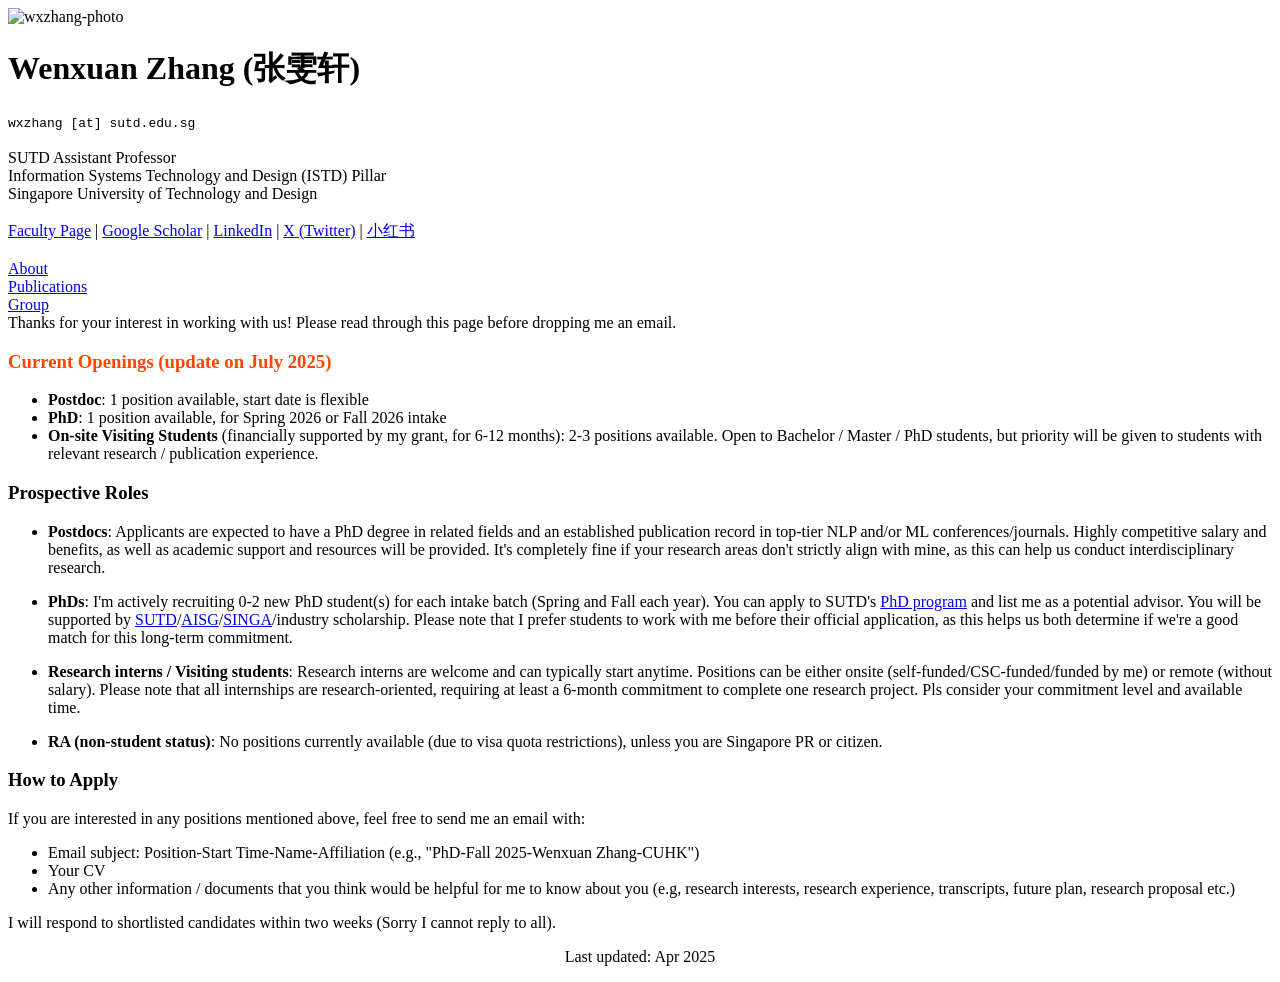
==== getinvolved.html @ e1f98baa "update" ====
<!DOCTYPE html>
<html lang="en">

<!-- 
The design of this website is based on https://nlp.stanford.edu/~johnhew/ and modified by Wenxuan Zhang (isakzhang AT gmail).
PLS ask for permission & add a link to this website before you directly copy and apply to yours 
-->

<head>
  <meta charset="UTF-8">
  <meta name="viewport" content="width=device-width, initial-scale=1.0">

  <title> Wenxuan Zhang's Homepage </title>
  <!-- link rel="icon" href="images/nlp_logo.jpg" / -->
  <meta name="author" content="Wenxuan Zhang">
  <meta name="keywords" content="Wenxuan Zhang, 张雯轩, Wenxuan Zhang CUHK, Isaac, NLP, Wenxuan Zhang Isaac">
  <meta name="robots" content="index,follow">
  <meta name="description" content="Homepage of Wenxuan Zhang">
  <link rel="stylesheet" href="./styles.css">
  <link href='https://fonts.googleapis.com/css?family=PT+Serif:400,700,400italic' rel='stylesheet' type='text/css'>
  <link rel="stylesheet" href="https://fonts.googleapis.com/icon?family=Material+Icons">

  <!-- Google tag (gtag.js) -->
  <script async src="https://www.googletagmanager.com/gtag/js?id=UA-134238626-1"></script>
  <script src="https://ajax.googleapis.com/ajax/libs/jquery/3.6.0/jquery.min.js"></script>
  <script>
    window.dataLayer = window.dataLayer || [];
    function gtag(){dataLayer.push(arguments);}
    gtag('js', new Date());
    gtag('config', 'UA-134238626-1');
  </script>

  <style>
    .hidden-content {
        display: none;
    }
  </style>
</head>

<body>
  <div class="container content"> 
  <main>
  <div class="home">

  <div class="mini-intro">
  <img class="avatar" src="img/wxzhang-2025-square.jpg" alt="wxzhang-photo">

  <h1 id="wxzhang">Wenxuan Zhang <span style="font-family:STFangsong">(张雯轩)</span></h1>
  
  <code class="language-plaintext highlighter-rouge">wxzhang [at] sutd.edu.sg</code>
  <br>
  <br>SUTD Assistant Professor
  <br>Information Systems Technology and Design (ISTD) Pillar
  <br>Singapore University of Technology and Design

  <br><br><a href="https://www.sutd.edu.sg/profile/zhang-wenxuan">Faculty Page</a> | <a href="https://scholar.google.com/citations?user=tr7MWA4AAAAJ&hl=en">Google Scholar</a> | <a href="https://www.linkedin.com/in/wenxuan-zhang-608b88153/">LinkedIn</a> | <a href="https://x.com/Wenxuan__Zhang">X (Twitter)</a> | <a href="https://www.xiaohongshu.com/user/profile/64c1d8c40000000014038c63"><span style="font-family:STFangsong">小红书</span></a>

  <br><br>
  <!-- 
  <br>Quick jumps: [<a href="#bio">Short Bio</a>] [<a href="#pub">Publications</a>] [<a href="#awards">Honors</a>] [<a href="#professional">Service</a>] [<a href="#teaching">Teaching&Talk</a>]
  -->

  <!--Navigation bar-->
  <div id="menu">
    <div>
      <a href="index.html">About</a>
    </div>
    <div>
      <a href="research.html">Publications</a>
    </div>
    <div>
      <a href="group.html">Group</a>
    </div>
    <script>
      $(function () {
        const current = window.location.pathname.split("/");
        $('#menu div a').each(function(){
          const $this = $(this);
          // if the current path is like this link, make it active
          if (current.indexOf($this.attr("href")) !== -1) {
            $this.parent().addClass("now");
          }
        })
      });
    </script>
  </div>
  <!--end of Navigation bar-->

  Thanks for your interest in working with us! Please read through this page before dropping me an email.
  

  <!--<h3><a name="bio"></a>Readme</h3>
  <button onclick="toggleText()">Here are some general information you might want to know:</button>
    
    <div id="myText" class="hidden-content">
        <ul>
    <li><strong>About Me</strong>: I obtained my PhD from The Chinese University of Hong Kong (CUHK) then joined Alibaba DAMO Academy (达摩院) Singapore with the Alistar Award (阿里星). I have both academic (e.g., analysing LLMs) and industry experience (e.g., training LLMs). A short bio is <a href="./bio.html">here</a> and you can get to know more about me from <a href="https://isakzhang.github.io/index.html">my homepage</a>.</li>
    <li><strong>About SUTD</strong>: SUTD is Singapore's fourth public university established in collaboration with MIT. Though relatively young, its NLP area ranks <strong>No. 41</strong> around the world and <strong>No.16</strong> in Asia (according to CSRanking). I also suggest you checking out where the recent (AI-related) PhD graduates are working now - it's a great indicator if you are considering the PhD program in SUTD :)</li>
    <li><strong>Research directions</strong>: My current research centers on NLP & LLMs, with some specific <a href="https://isakzhang.github.io/index.html">focus areas</a> listed on my main page. While it's great if your interests align with mine, I welcome students from diverse backgrounds working on topics they're passionate about. Feel free to discuss your vision with me.</li>
    <li><strong>Mentoring</strong>: I have mentored students from various background - those without any / with few / with rich research experience, and undergraduate / Master / PhD students. Most of the students publish papers at top conferences and journals with me, and some as their first research papers. You can check out my <a href="isakzhang.github.io/research.html">publication page</a> for details.</li>

  </ul>
    </div>  
  <br>
  -->


<h3><span style="color:orangered;">Current Openings (update on July 2025)</span></h3>
  <ul>
    <li><strong>Postdoc</strong>: 1 position available, start date is flexible
    <li><strong>PhD</strong>: 1 position available, for Spring 2026 or Fall 2026 intake
    <li><strong>On-site Visiting Students</strong> (financially supported by my grant, for 6-12 months): 2-3 positions available. Open to Bachelor / Master / PhD students, but priority will be given to students with relevant research / publication experience.
  </ul>

<h3>Prospective Roles</h3>
  <ul>
    <li><strong>Postdocs</strong>: Applicants are expected to have a PhD degree in related fields and an established publication record in top-tier NLP and/or ML conferences/journals. Highly competitive salary and benefits, as well as academic support and resources will be provided. It's completely fine if your research areas don't strictly align with mine, as this can help us conduct interdisciplinary research.</li>
    <p>
    <li><strong>PhDs</strong>: I'm actively recruiting 0-2 new PhD student(s) for each intake batch (Spring and Fall each year). You can apply to SUTD's <a href="https://www.sutd.edu.sg/programme-listing/sutd-phd-programme/">PhD program</a> and list me as a potential advisor. You will be supported by <a href="https://sutd.edu.sg/Admissions/Graduate/Scholarships">SUTD</a>/<a href="https://aisingapore.org/research/phd-fellowship-programme/">AISG</a>/<a href="https://www.a-star.edu.sg/Scholarships/for-graduate-studies/singapore-international-graduate-award-singa">SINGA</a>/industry scholarship. Please note that I prefer students to work with me before their official application, as this helps us both determine if we're a good match for this long-term commitment.</li>
    <p>
    <li><strong>Research interns / Visiting students</strong>: Research interns are welcome and can typically start anytime. Positions can be either onsite (self-funded/CSC-funded/funded by me) or remote (without salary). Please note that all internships are research-oriented, requiring at least a 6-month commitment to complete one research project. Pls consider your commitment level and available time.</li>
    <p>
    <li><strong>RA (non-student status)</strong>: No positions currently available (due to visa quota restrictions), unless you are Singapore PR or citizen.</li>
  </ul>


  <h3></a>How to Apply</h3>
  If you are interested in any positions mentioned above, feel free to send me an email with:
  <br>
  <ul>
    <li>Email subject: Position-Start Time-Name-Affiliation (e.g., "PhD-Fall 2025-Wenxuan Zhang-CUHK")</li>
    <li> Your CV </li>
    <li> Any other information / documents that you think would be helpful for me to know about you (e.g, research interests, research experience, transcripts, future plan, research proposal etc.)
  </ul>

  I will respond to shortlisted candidates within two weeks (Sorry I cannot reply to all).
</div>


<div id='footer'>
  <p style="text-align:center;">Last updated: Apr 2025</p>
</div>

</body>

</html>
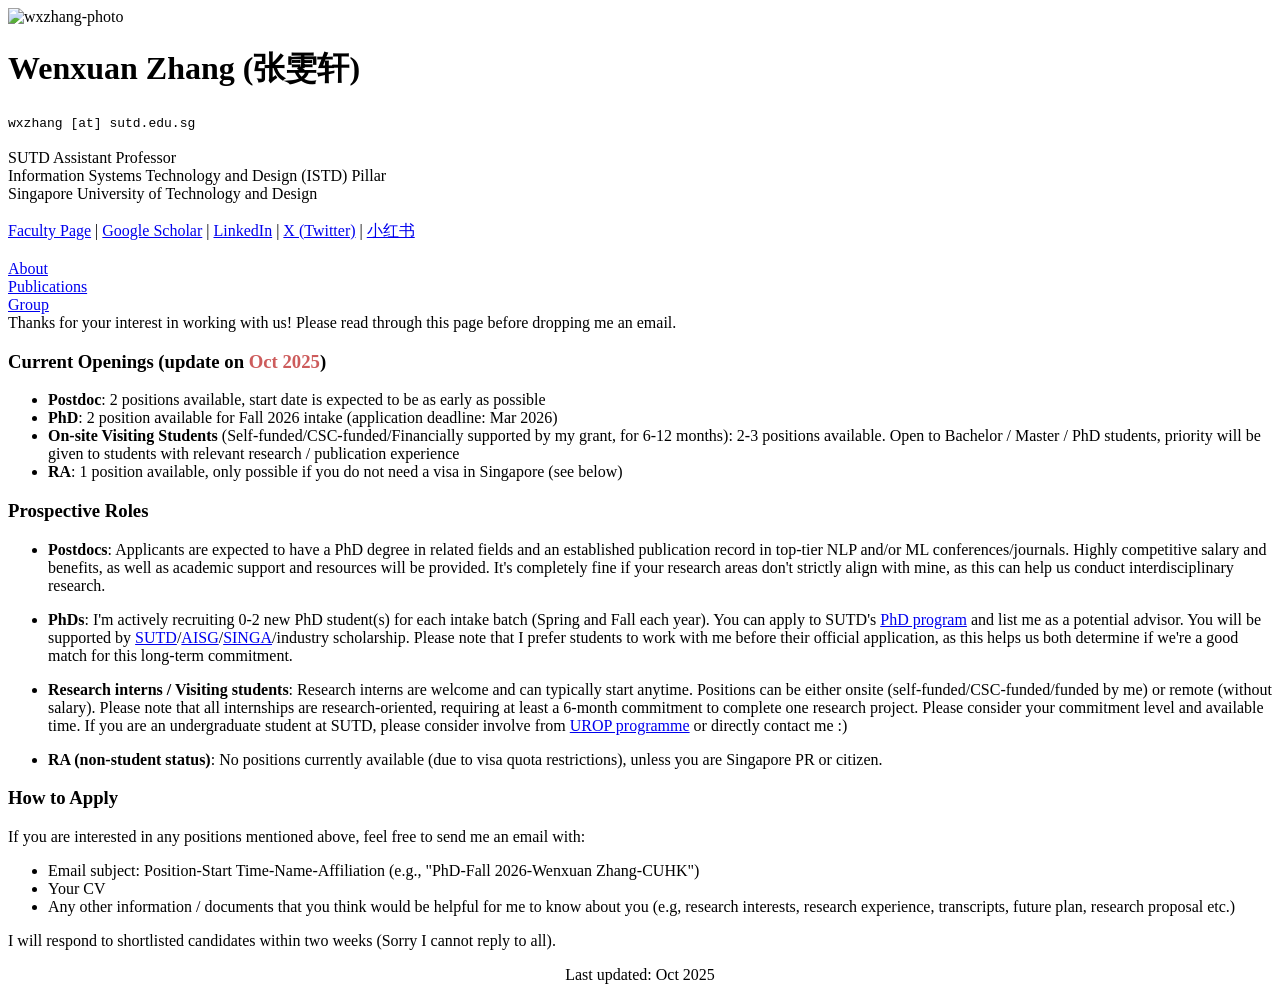
==== commit df139383: "update" ====
--- a/getinvolved.html
+++ b/getinvolved.html
@@ -105,11 +105,12 @@
   -->
 
 
-<h3><span style="color:orangered;">Current Openings (update on July 2025)</span></h3>
+<h3>Current Openings (update on <span style="color:indianred;">Oct 2025</span>)</h3>
   <ul>
-    <li><strong>Postdoc</strong>: 1 position available, start date is flexible
-    <li><strong>PhD</strong>: 1 position available, for Spring 2026 or Fall 2026 intake
-    <li><strong>On-site Visiting Students</strong> (financially supported by my grant, for 6-12 months): 2-3 positions available. Open to Bachelor / Master / PhD students, but priority will be given to students with relevant research / publication experience.
+    <li><strong>Postdoc</strong>: 2 positions available, start date is expected to be as early as possible
+    <li><strong>PhD</strong>: 2 position available for Fall 2026 intake (application deadline: Mar 2026)
+    <li><strong>On-site Visiting Students</strong> (Self-funded/CSC-funded/Financially supported by my grant, for 6-12 months): 2-3 positions available. Open to Bachelor / Master / PhD students, priority will be given to students with relevant research / publication experience
+    <li><strong>RA</strong>: 1 position available, only possible if you do not need a visa in Singapore (see below)
   </ul>
 
 <h3>Prospective Roles</h3>
@@ -118,7 +119,7 @@
     <p>
     <li><strong>PhDs</strong>: I'm actively recruiting 0-2 new PhD student(s) for each intake batch (Spring and Fall each year). You can apply to SUTD's <a href="https://www.sutd.edu.sg/programme-listing/sutd-phd-programme/">PhD program</a> and list me as a potential advisor. You will be supported by <a href="https://sutd.edu.sg/Admissions/Graduate/Scholarships">SUTD</a>/<a href="https://aisingapore.org/research/phd-fellowship-programme/">AISG</a>/<a href="https://www.a-star.edu.sg/Scholarships/for-graduate-studies/singapore-international-graduate-award-singa">SINGA</a>/industry scholarship. Please note that I prefer students to work with me before their official application, as this helps us both determine if we're a good match for this long-term commitment.</li>
     <p>
-    <li><strong>Research interns / Visiting students</strong>: Research interns are welcome and can typically start anytime. Positions can be either onsite (self-funded/CSC-funded/funded by me) or remote (without salary). Please note that all internships are research-oriented, requiring at least a 6-month commitment to complete one research project. Pls consider your commitment level and available time.</li>
+    <li><strong>Research interns / Visiting students</strong>: Research interns are welcome and can typically start anytime. Positions can be either onsite (self-funded/CSC-funded/funded by me) or remote (without salary). Please note that all internships are research-oriented, requiring at least a 6-month commitment to complete one research project. Please consider your commitment level and available time. If you are an undergraduate student at SUTD, please consider involve from <a href="https://www.sutd.edu.sg/campus-life/undergraduate-opportunities-programme/urop/overview/">UROP programme</a> or directly contact me :)</li>
     <p>
     <li><strong>RA (non-student status)</strong>: No positions currently available (due to visa quota restrictions), unless you are Singapore PR or citizen.</li>
   </ul>
@@ -128,7 +129,7 @@
   If you are interested in any positions mentioned above, feel free to send me an email with:
   <br>
   <ul>
-    <li>Email subject: Position-Start Time-Name-Affiliation (e.g., "PhD-Fall 2025-Wenxuan Zhang-CUHK")</li>
+    <li>Email subject: Position-Start Time-Name-Affiliation (e.g., "PhD-Fall 2026-Wenxuan Zhang-CUHK")</li>
     <li> Your CV </li>
     <li> Any other information / documents that you think would be helpful for me to know about you (e.g, research interests, research experience, transcripts, future plan, research proposal etc.)
   </ul>
@@ -138,7 +139,7 @@
 
 
 <div id='footer'>
-  <p style="text-align:center;">Last updated: Apr 2025</p>
+  <p style="text-align:center;">Last updated: Oct 2025</p>
 </div>
 
 </body>
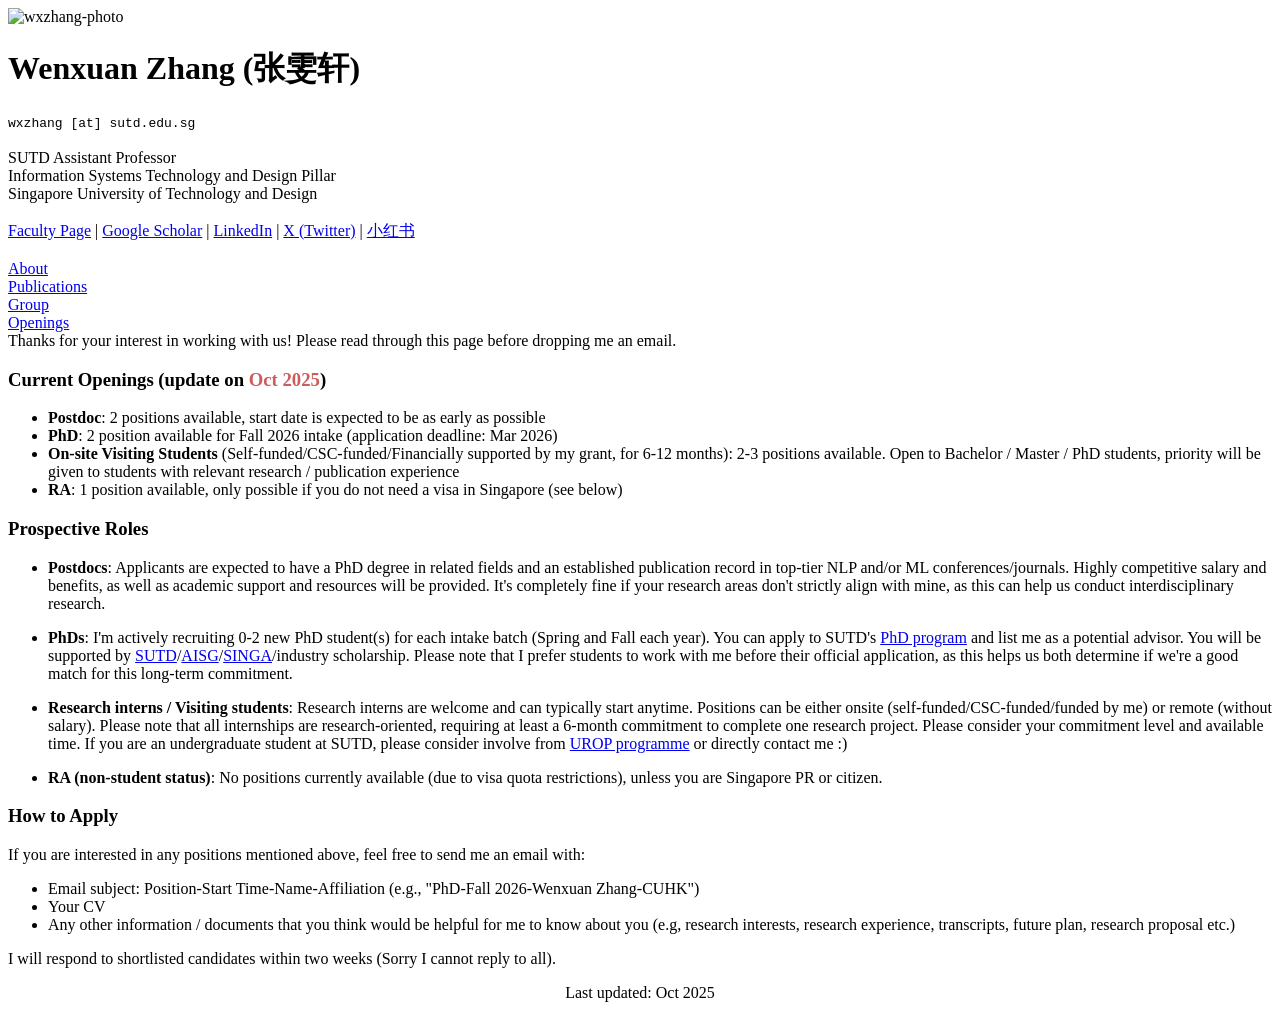
==== commit bc1c333f: "update" ====
--- a/getinvolved.html
+++ b/getinvolved.html
@@ -50,7 +50,7 @@
   <code class="language-plaintext highlighter-rouge">wxzhang [at] sutd.edu.sg</code>
   <br>
   <br>SUTD Assistant Professor
-  <br>Information Systems Technology and Design (ISTD) Pillar
+  <br>Information Systems Technology and Design Pillar
   <br>Singapore University of Technology and Design
 
   <br><br><a href="https://www.sutd.edu.sg/profile/zhang-wenxuan">Faculty Page</a> | <a href="https://scholar.google.com/citations?user=tr7MWA4AAAAJ&hl=en">Google Scholar</a> | <a href="https://www.linkedin.com/in/wenxuan-zhang-608b88153/">LinkedIn</a> | <a href="https://x.com/Wenxuan__Zhang">X (Twitter)</a> | <a href="https://www.xiaohongshu.com/user/profile/64c1d8c40000000014038c63"><span style="font-family:STFangsong">小红书</span></a>
@@ -70,6 +70,9 @@
     </div>
     <div>
       <a href="group.html">Group</a>
+    </div>
+    <div>
+      <a href="getinvolved.html">Openings</a>
     </div>
     <script>
       $(function () {
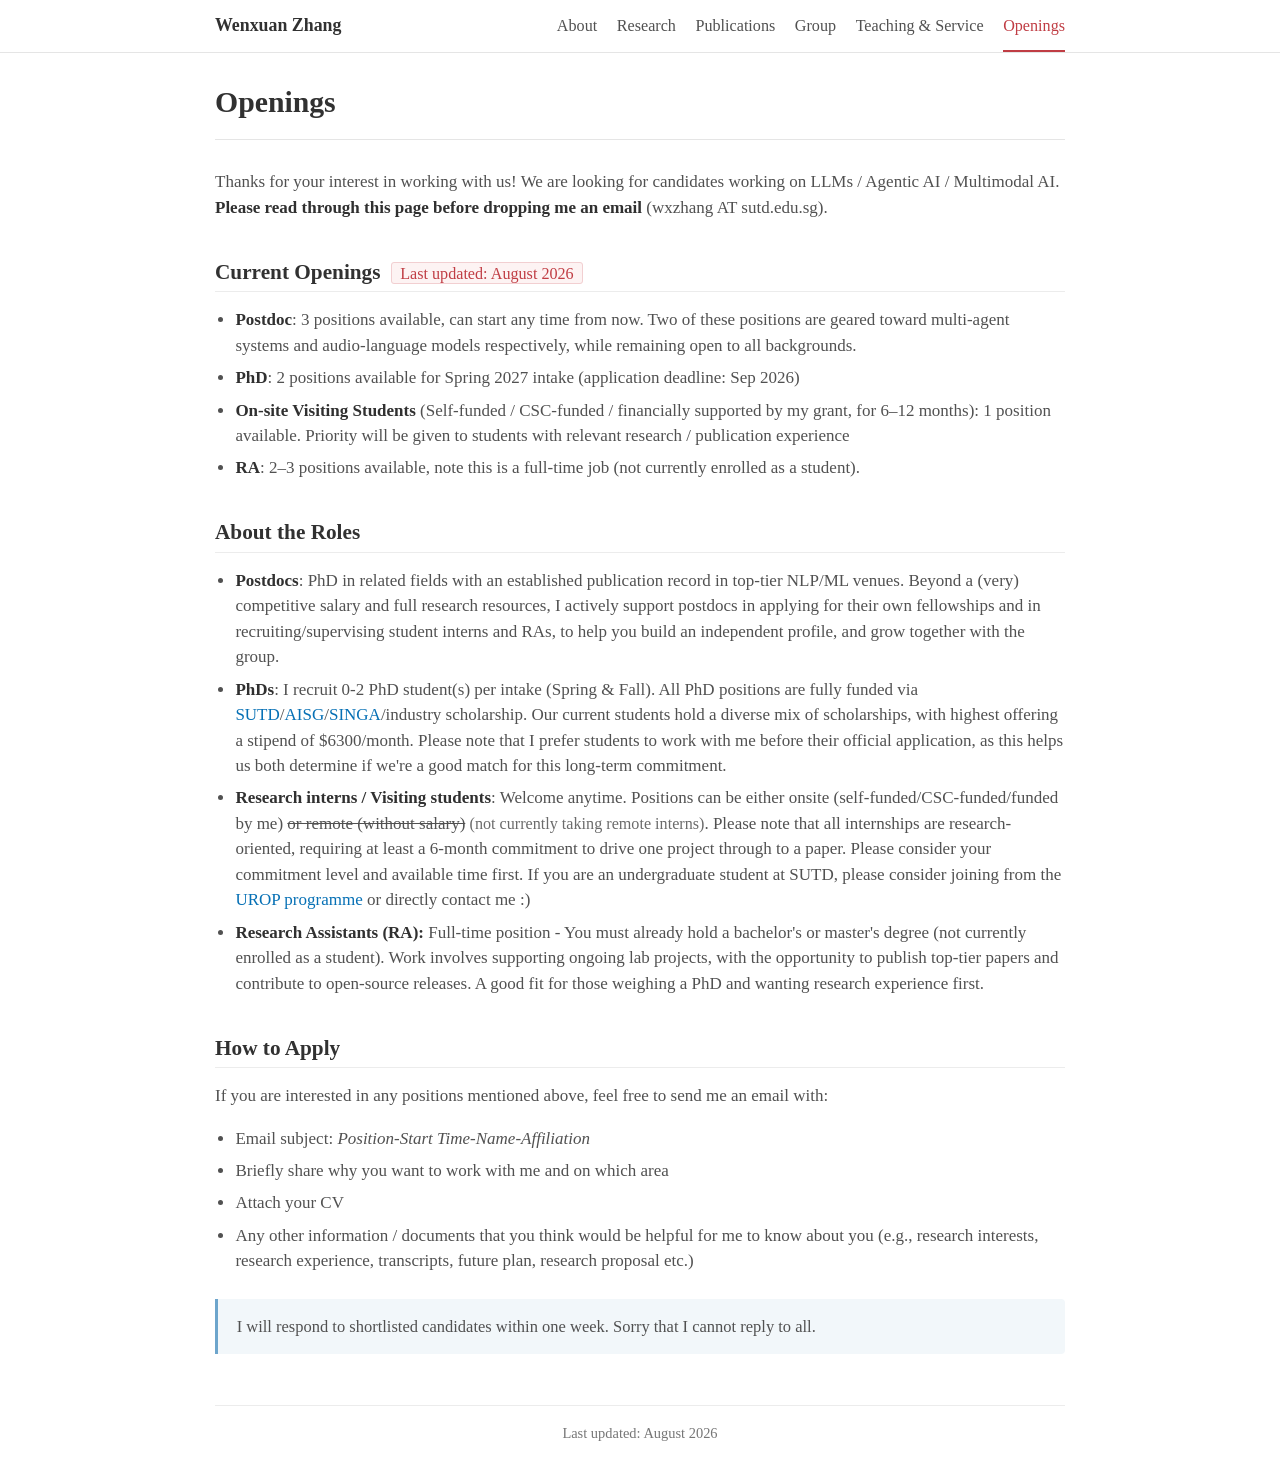
==== commit c35f3663: "Restructure site: new pages, unified palette, mobile nav fixes" ====
--- a/getinvolved.html
+++ b/getinvolved.html
@@ -1,150 +1,114 @@
 <!DOCTYPE html>
 <html lang="en">
 
-<!-- 
+<!--
 The design of this website is based on https://nlp.stanford.edu/~johnhew/ and modified by Wenxuan Zhang (isakzhang AT gmail).
-PLS ask for permission & add a link to this website before you directly copy and apply to yours 
+PLS ask for permission & add a link to this website before you directly copy and apply to yours
 -->
 
 <head>
   <meta charset="UTF-8">
   <meta name="viewport" content="width=device-width, initial-scale=1.0">
 
-  <title> Wenxuan Zhang's Homepage </title>
-  <!-- link rel="icon" href="images/nlp_logo.jpg" / -->
+  <title> Openings — Wenxuan Zhang </title>
   <meta name="author" content="Wenxuan Zhang">
-  <meta name="keywords" content="Wenxuan Zhang, 张雯轩, Wenxuan Zhang CUHK, Isaac, NLP, Wenxuan Zhang Isaac">
+  <meta name="keywords" content="Wenxuan Zhang, 张雯轩, openings, postdoc, PhD, visiting student, SUTD, iNLP Lab">
   <meta name="robots" content="index,follow">
-  <meta name="description" content="Homepage of Wenxuan Zhang">
+  <meta name="description" content="Open positions in Wenxuan Zhang's group at SUTD">
   <link rel="stylesheet" href="./styles.css">
   <link href='https://fonts.googleapis.com/css?family=PT+Serif:400,700,400italic' rel='stylesheet' type='text/css'>
-  <link rel="stylesheet" href="https://fonts.googleapis.com/icon?family=Material+Icons">
 
   <!-- Google tag (gtag.js) -->
   <script async src="https://www.googletagmanager.com/gtag/js?id=UA-134238626-1"></script>
-  <script src="https://ajax.googleapis.com/ajax/libs/jquery/3.6.0/jquery.min.js"></script>
   <script>
     window.dataLayer = window.dataLayer || [];
     function gtag(){dataLayer.push(arguments);}
     gtag('js', new Date());
     gtag('config', 'UA-134238626-1');
   </script>
-
-  <style>
-    .hidden-content {
-        display: none;
-    }
-  </style>
 </head>
 
 <body>
-  <div class="container content"> 
-  <main>
-  <div class="home">
 
-  <div class="mini-intro">
-  <img class="avatar" src="img/wxzhang-2025-square.jpg" alt="wxzhang-photo">
+<!-- ===== Top navigation ===== -->
+<nav class="site-nav">
+  <div class="site-nav-inner">
+    <a class="site-nav-brand" href="index.html">Wenxuan Zhang</a>
+    <ul class="site-nav-links">
+      <li><a href="index.html">About</a></li>
+      <li><a href="research.html">Research</a></li>
+      <li><a href="publications.html">Publications</a></li>
+      <li><a href="group.html">Group</a></li>
+      <li><a href="teaching.html">Teaching &amp; Service</a></li>
+      <li class="active"><a href="getinvolved.html">Openings</a></li>
+    </ul>
+  </div>
+</nav>
+<!-- ===== end of navigation ===== -->
 
-  <h1 id="wxzhang">Wenxuan Zhang <span style="font-family:STFangsong">(张雯轩)</span></h1>
-  
-  <code class="language-plaintext highlighter-rouge">wxzhang [at] sutd.edu.sg</code>
-  <br>
-  <br>SUTD Assistant Professor
-  <br>Information Systems Technology and Design Pillar
-  <br>Singapore University of Technology and Design
+<div class="container">
+<main>
 
-  <br><br><a href="https://www.sutd.edu.sg/profile/zhang-wenxuan">Faculty Page</a> | <a href="https://scholar.google.com/citations?user=tr7MWA4AAAAJ&hl=en">Google Scholar</a> | <a href="https://www.linkedin.com/in/wenxuan-zhang-608b88153/">LinkedIn</a> | <a href="https://x.com/Wenxuan__Zhang">X (Twitter)</a> | <a href="https://www.xiaohongshu.com/user/profile/64c1d8c40000000014038c63"><span style="font-family:STFangsong">小红书</span></a>
+  <div class="page-head">
+    <h1>Openings</h1>
+  </div>
 
-  <br><br>
-  <!-- 
-  <br>Quick jumps: [<a href="#bio">Short Bio</a>] [<a href="#pub">Publications</a>] [<a href="#awards">Honors</a>] [<a href="#professional">Service</a>] [<a href="#teaching">Teaching&Talk</a>]
+  <p>
+    Thanks for your interest in working with us! We are looking for candidates working on LLMs / Agentic AI / Multimodal AI. <strong>Please read through this page before dropping me an email</strong> (wxzhang AT sutd.edu.sg).
+  </p>
+
+  <!--
+  <h3>Readme</h3>
+  Some general information you might want to know:
+  <ul>
+    <li><strong>About Me</strong>: I obtained my PhD from The Chinese University of Hong Kong (CUHK) then joined Alibaba DAMO Academy (达摩院) Singapore with the Alistar Award (阿里星). I have both academic (e.g., analysing LLMs) and industry experience (e.g., training LLMs). A short bio is <a href="./bio.html">here</a>.</li>
+    <li><strong>About SUTD</strong>: SUTD is Singapore's fourth public university established in collaboration with MIT. Though relatively young, its NLP area ranks <strong>No. 41</strong> around the world and <strong>No.16</strong> in Asia (according to CSRanking). I also suggest you checking out where the recent (AI-related) PhD graduates are working now - it's a great indicator if you are considering the PhD program in SUTD :)</li>
+    <li><strong>Research directions</strong>: My current research centers on NLP &amp; LLMs, with specific <a href="research.html">focus areas</a> listed on the Research page. While it's great if your interests align with mine, I welcome students from diverse backgrounds working on topics they're passionate about. Feel free to discuss your vision with me.</li>
+    <li><strong>Mentoring</strong>: I have mentored students from various backgrounds - those without any / with few / with rich research experience, and undergraduate / Master / PhD students. Most of the students publish papers at top conferences and journals with me, and some as their first research papers. You can check out my <a href="publications.html">publication page</a> for details.</li>
+  </ul>
   -->
 
-  <!--Navigation bar-->
-  <div id="menu">
-    <div>
-      <a href="index.html">About</a>
-    </div>
-    <div>
-      <a href="research.html">Publications</a>
-    </div>
-    <div>
-      <a href="group.html">Group</a>
-    </div>
-    <div>
-      <a href="getinvolved.html">Openings</a>
-    </div>
-    <script>
-      $(function () {
-        const current = window.location.pathname.split("/");
-        $('#menu div a').each(function(){
-          const $this = $(this);
-          // if the current path is like this link, make it active
-          if (current.indexOf($this.attr("href")) !== -1) {
-            $this.parent().addClass("now");
-          }
-        })
-      });
-    </script>
-  </div>
-  <!--end of Navigation bar-->
+  <h2 class="section-title">Current Openings<span class="updated-stamp">Last updated: August 2026</span></h2>
+  <ul class="plain-list">
+    <li><strong>Postdoc</strong>: 3 positions available, can start any time from now. Two of these positions are geared toward multi-agent systems and audio-language models respectively, while remaining open to all backgrounds.</li>
+    <li><strong>PhD</strong>: 2 positions available for Spring 2027 intake (application deadline: Sep 2026)</li>
+    <li><strong>On-site Visiting Students</strong> (Self-funded / CSC-funded / financially supported by my grant, for 6–12 months): 1 position available. Priority will be given to students with relevant research / publication experience</li>
+    <li><strong>RA</strong>: 2–3 positions available, note this is a full-time job (not currently enrolled as a student).</li>
+  </ul>
 
-  Thanks for your interest in working with us! Please read through this page before dropping me an email.
-  
-
-  <!--<h3><a name="bio"></a>Readme</h3>
-  <button onclick="toggleText()">Here are some general information you might want to know:</button>
-    
-    <div id="myText" class="hidden-content">
-        <ul>
-    <li><strong>About Me</strong>: I obtained my PhD from The Chinese University of Hong Kong (CUHK) then joined Alibaba DAMO Academy (达摩院) Singapore with the Alistar Award (阿里星). I have both academic (e.g., analysing LLMs) and industry experience (e.g., training LLMs). A short bio is <a href="./bio.html">here</a> and you can get to know more about me from <a href="https://isakzhang.github.io/index.html">my homepage</a>.</li>
-    <li><strong>About SUTD</strong>: SUTD is Singapore's fourth public university established in collaboration with MIT. Though relatively young, its NLP area ranks <strong>No. 41</strong> around the world and <strong>No.16</strong> in Asia (according to CSRanking). I also suggest you checking out where the recent (AI-related) PhD graduates are working now - it's a great indicator if you are considering the PhD program in SUTD :)</li>
-    <li><strong>Research directions</strong>: My current research centers on NLP & LLMs, with some specific <a href="https://isakzhang.github.io/index.html">focus areas</a> listed on my main page. While it's great if your interests align with mine, I welcome students from diverse backgrounds working on topics they're passionate about. Feel free to discuss your vision with me.</li>
-    <li><strong>Mentoring</strong>: I have mentored students from various background - those without any / with few / with rich research experience, and undergraduate / Master / PhD students. Most of the students publish papers at top conferences and journals with me, and some as their first research papers. You can check out my <a href="isakzhang.github.io/research.html">publication page</a> for details.</li>
+  <h2 class="section-title">About the Roles</h2>
+  <ul class="plain-list">
+    <li><strong>Postdocs</strong>: PhD in related fields with an established publication record in top-tier NLP/ML venues. Beyond a (very) competitive salary and full research resources, I actively support postdocs in applying for their own fellowships and in recruiting/supervising student interns and RAs, to help you build an independent profile, and grow together with the group.</li>
+    <li><strong>PhDs</strong>: I recruit 0-2 PhD student(s) per intake (Spring &amp; Fall). All PhD positions are fully funded via <a href="https://sutd.edu.sg/Admissions/Graduate/Scholarships">SUTD</a>/<a href="https://aisingapore.org/research/phd-fellowship-programme/">AISG</a>/<a href="https://www.a-star.edu.sg/Scholarships/for-graduate-studies/singapore-international-graduate-award-singa">SINGA</a>/industry scholarship. Our current students hold a diverse mix of scholarships, with highest offering a stipend of $6300/month. Please note that I prefer students to work with me before their official application, as this helps us both determine if we're a good match for this long-term commitment.</li>
+    <li><strong>Research interns / Visiting students</strong>: Welcome anytime. Positions can be either onsite (self-funded/CSC-funded/funded by me) <del>or remote (without salary)</del> <span class="note">(not currently taking remote interns)</span>. Please note that all internships are research-oriented, requiring at least a 6-month commitment to drive one project through to a paper. Please consider your commitment level and available time first. If you are an undergraduate student at SUTD, please consider joining from the <a href="https://www.sutd.edu.sg/campus-life/undergraduate-opportunities-programme/urop/overview/">UROP programme</a> or directly contact me :)</li>
+    <li><strong>Research Assistants (RA):</strong> Full-time position - You must already hold a bachelor's or master's degree (not currently enrolled as a student). Work involves supporting ongoing lab projects, with the opportunity to publish top-tier papers and contribute to open-source releases. A good fit for those
+  weighing a PhD and wanting research experience first.
+</li>
 
   </ul>
-    </div>  
-  <br>
-  -->
 
-
-<h3>Current Openings (update on <span style="color:indianred;">Oct 2025</span>)</h3>
-  <ul>
-    <li><strong>Postdoc</strong>: 2 positions available, start date is expected to be as early as possible
-    <li><strong>PhD</strong>: 2 position available for Fall 2026 intake (application deadline: Mar 2026)
-    <li><strong>On-site Visiting Students</strong> (Self-funded/CSC-funded/Financially supported by my grant, for 6-12 months): 2-3 positions available. Open to Bachelor / Master / PhD students, priority will be given to students with relevant research / publication experience
-    <li><strong>RA</strong>: 1 position available, only possible if you do not need a visa in Singapore (see below)
+  <h2 class="section-title">How to Apply</h2>
+  <p>If you are interested in any positions mentioned above, feel free to send me an email with:</p>
+  <ul class="plain-list">
+    <li>Email subject: <em>Position-Start Time-Name-Affiliation</em></li>
+    <li>Briefly share why you want to work with me and on which area</li>
+    <li>Attach your CV</li>
+    <li>Any other information / documents that you think would be helpful for me to know about you (e.g., research interests, research experience, transcripts, future plan, research proposal etc.)</li>
   </ul>
 
-<h3>Prospective Roles</h3>
-  <ul>
-    <li><strong>Postdocs</strong>: Applicants are expected to have a PhD degree in related fields and an established publication record in top-tier NLP and/or ML conferences/journals. Highly competitive salary and benefits, as well as academic support and resources will be provided. It's completely fine if your research areas don't strictly align with mine, as this can help us conduct interdisciplinary research.</li>
-    <p>
-    <li><strong>PhDs</strong>: I'm actively recruiting 0-2 new PhD student(s) for each intake batch (Spring and Fall each year). You can apply to SUTD's <a href="https://www.sutd.edu.sg/programme-listing/sutd-phd-programme/">PhD program</a> and list me as a potential advisor. You will be supported by <a href="https://sutd.edu.sg/Admissions/Graduate/Scholarships">SUTD</a>/<a href="https://aisingapore.org/research/phd-fellowship-programme/">AISG</a>/<a href="https://www.a-star.edu.sg/Scholarships/for-graduate-studies/singapore-international-graduate-award-singa">SINGA</a>/industry scholarship. Please note that I prefer students to work with me before their official application, as this helps us both determine if we're a good match for this long-term commitment.</li>
-    <p>
-    <li><strong>Research interns / Visiting students</strong>: Research interns are welcome and can typically start anytime. Positions can be either onsite (self-funded/CSC-funded/funded by me) or remote (without salary). Please note that all internships are research-oriented, requiring at least a 6-month commitment to complete one research project. Please consider your commitment level and available time. If you are an undergraduate student at SUTD, please consider involve from <a href="https://www.sutd.edu.sg/campus-life/undergraduate-opportunities-programme/urop/overview/">UROP programme</a> or directly contact me :)</li>
-    <p>
-    <li><strong>RA (non-student status)</strong>: No positions currently available (due to visa quota restrictions), unless you are Singapore PR or citizen.</li>
-  </ul>
+  <div class="callout callout-note">
+    I will respond to shortlisted candidates within one week. Sorry that I cannot reply to all.
+  </div>
 
+</main>
 
-  <h3></a>How to Apply</h3>
-  If you are interested in any positions mentioned above, feel free to send me an email with:
-  <br>
-  <ul>
-    <li>Email subject: Position-Start Time-Name-Affiliation (e.g., "PhD-Fall 2026-Wenxuan Zhang-CUHK")</li>
-    <li> Your CV </li>
-    <li> Any other information / documents that you think would be helpful for me to know about you (e.g, research interests, research experience, transcripts, future plan, research proposal etc.)
-  </ul>
-
-  I will respond to shortlisted candidates within two weeks (Sorry I cannot reply to all).
-</div>
-
-
-<div id='footer'>
-  <p style="text-align:center;">Last updated: Oct 2025</p>
+<!-- The "last updated" date lives with Current Openings above, where it actually
+     matters, so this footer carries only the site-wide stamp. -->
+<footer class="site-footer">
+  Last updated: August 2026
+</footer>
 </div>
 
 </body>
 
-</html>+</html>
--- a/styles.css
+++ b/styles.css
@@ -0,0 +1,1009 @@
+/* =========================================================================
+   Wenxuan Zhang — site stylesheet
+
+   Layout:
+     1. Base       reset, typography, element defaults
+     2. Chrome     top nav, page headings, footer
+     3. Components hero, callouts, publications, group, lists
+     4. Legacy     only for courses/50040-nlp.html
+
+   The page HTML carries no inline styles: to change wording edit the .html
+   files, to change appearance edit this file.
+   ========================================================================= */
+
+
+/* =========================================================================
+   1. Base
+   ========================================================================= */
+
+* {
+    -webkit-box-sizing: border-box;
+    -moz-box-sizing: border-box;
+    box-sizing: border-box
+}
+
+html,
+body {
+    margin: 0;
+    padding: 0
+}
+
+html {
+    font-family: "PT Serif", serif;
+    font-size: 16px;
+    line-height: 1.5;
+    /* Keeps anchor jumps (e.g. the Research agenda links) clear of the sticky nav,
+       which would otherwise sit right on top of the heading you jumped to. Set on the
+       scroll container rather than :target, because :target styles are not reliably
+       applied before the browser computes the scroll position. */
+    scroll-padding-top: 4rem
+}
+
+@media (min-width: 54rem) {
+    html {
+        font-size: 17px !important
+    }
+}
+
+body {
+    color: #515151;
+    background-color: #fff;
+    -webkit-text-size-adjust: 100%;
+    -ms-text-size-adjust: 100%
+}
+
+body a {
+    color: #0670b5;
+    text-decoration: none
+}
+
+body a:visited {
+    color: #0670b5
+}
+
+body a:hover,
+body a:focus {
+    text-decoration: underline;
+    color: #0670b5
+}
+
+body a:active {
+    color: #05568a
+}
+
+body a strong {
+    color: inherit
+}
+
+img {
+    display: block;
+    max-width: 100%;
+    margin: 0 0 1rem;
+    border-radius: 5px
+}
+
+h1,
+h2,
+h3,
+h4,
+h5,
+h6 {
+    margin-bottom: .5rem;
+    font-weight: 600;
+    line-height: 1.25;
+    color: #313131;
+    text-rendering: optimizeLegibility
+}
+
+h1 {
+    font-size: 1.5rem
+}
+
+@media (min-width: 30rem) {
+    h1 {
+        font-size: 2rem
+    }
+}
+
+h2 {
+    margin-top: 1rem;
+    font-size: 1.25rem
+}
+
+@media (min-width: 30rem) {
+    h2 {
+        font-size: 1.5rem
+    }
+}
+
+h3 {
+    margin-top: 1.5rem;
+    font-size: 1.15rem
+}
+
+@media (min-width: 30rem) {
+    h3 {
+        font-size: 1.25rem
+    }
+}
+
+h4,
+h5,
+h6 {
+    margin-top: 1rem;
+    font-size: 1rem
+}
+
+p {
+    margin-top: 0;
+    margin-bottom: 1rem
+}
+
+strong {
+    color: #303030
+}
+
+ul,
+ol,
+dl {
+    margin-top: 0;
+    margin-bottom: .1rem
+}
+
+dt {
+    font-weight: bold
+}
+
+dd {
+    margin-bottom: .5rem
+}
+
+hr {
+    position: relative;
+    margin: 1.5rem 0;
+    border: 0;
+    border-top: 1px solid #eee;
+    border-bottom: 1px solid #fff
+}
+
+blockquote {
+    padding: .5rem 1rem;
+    margin: .8rem 0;
+    color: #7a7a7a;
+    border-left: .25rem solid #e5e5e5
+}
+
+blockquote p:last-child {
+    margin-bottom: 0
+}
+
+@media (min-width: 30em) {
+    blockquote {
+        padding-right: 5rem;
+        padding-left: 1.25rem
+    }
+}
+
+table {
+    margin-bottom: 1rem;
+    width: 100%;
+    font-size: 85%;
+    border: 1px solid #e5e5e5;
+    border-collapse: collapse
+}
+
+td,
+th {
+    padding: .25rem .5rem;
+    border: 1px solid #e5e5e5
+}
+
+th {
+    text-align: left
+}
+
+tbody tr:nth-child(odd) td,
+tbody tr:nth-child(odd) th {
+    background-color: #f9f9f9
+}
+
+code,
+pre {
+    font-family: Menlo, Monaco, "Courier New", monospace
+}
+
+code {
+    padding: .25em .5em;
+    font-size: 85%;
+    color: #a8434d;
+    background-color: #f9f9f9;
+    border-radius: 3px
+}
+
+pre {
+    margin-top: 0;
+    margin-bottom: 1rem
+}
+
+pre code {
+    padding: 0;
+    font-size: 100%;
+    color: inherit;
+    background-color: transparent
+}
+
+.container {
+    max-width: 53rem;
+    padding-left: 1.5rem;
+    padding-right: 1.5rem;
+    margin-top: 1.75rem;
+    margin-left: auto;
+    margin-right: auto
+}
+
+
+/* =========================================================================
+   2. Chrome — nav, page headings, footer
+   ========================================================================= */
+
+/* ---- Top navigation bar. Identical markup on every page; only the
+        .active <li> moves. ---- */
+.site-nav {
+    position: sticky;
+    top: 0;
+    z-index: 50;
+    background: #fff;
+    border-bottom: 1px solid #e5e5e5
+}
+
+.site-nav-inner {
+    max-width: 53rem;
+    margin: 0 auto;
+    padding: 0 1.5rem;
+    display: flex;
+    align-items: baseline;
+    justify-content: space-between;
+    gap: .5rem 1.5rem;
+    flex-wrap: wrap
+}
+
+.site-nav-brand {
+    padding: .7rem 0;
+    font-size: 1.05rem;
+    font-weight: 700;
+    white-space: nowrap;
+    color: #313131 !important
+}
+
+.site-nav-brand:hover {
+    text-decoration: none;
+    color: #0670b5 !important
+}
+
+.site-nav-links {
+    display: flex;
+    flex-wrap: wrap;
+    align-items: baseline;
+    gap: 0 1.15rem;
+    list-style: none;
+    margin: 0;
+    padding: 0
+}
+
+.site-nav-links a {
+    display: block;
+    padding: .7rem 0;
+    font-size: .95rem;
+    color: #515151;
+    border-bottom: 2px solid transparent
+}
+
+.site-nav-links a:hover {
+    color: #0670b5;
+    text-decoration: none
+}
+
+.site-nav-links .active a {
+    color: #c03d44;
+    border-bottom-color: #c03d44
+}
+
+@media (max-width: 40rem) {
+    /* The links wrap to two rows on a phone, so a sticky bar would sit on ~25% of the
+       viewport for the whole scroll. Let it scroll away instead. */
+    .site-nav {
+        position: static
+    }
+
+    /* nothing overlaps once the bar scrolls away */
+    html {
+        scroll-padding-top: 0
+    }
+
+    .site-nav-inner {
+        padding: 0 1rem
+    }
+
+    .site-nav-brand {
+        padding: .5rem 0 0;
+        font-size: .95rem
+    }
+
+    .site-nav-links {
+        gap: 0 .9rem
+    }
+
+    .site-nav-links a {
+        padding: .3rem 0 .45rem;
+        font-size: .85rem
+    }
+}
+
+/* ---- Heading block at the top of every page except About ---- */
+.page-head {
+    margin-bottom: 1.75rem;
+    padding-bottom: .8rem;
+    border-bottom: 1px solid #e5e5e5
+}
+
+.page-head h1 {
+    margin: 0 0 .3rem;
+    font-size: 1.75rem
+}
+
+.page-head .page-sub {
+    margin: 0;
+    color: #6b6b6b;
+    font-size: .95rem
+}
+
+/* "last updated" line — plain text, coloured so it reads as current */
+.update-stamp {
+    margin: .45rem 0 0;
+    font-size: 1rem;
+    font-weight: 600;
+    color: #c03d44
+}
+
+/* ---- Section heading used inside pages ---- */
+.section-title {
+    margin: 2.25rem 0 .9rem;
+    padding-bottom: .35rem;
+    font-size: 1.25rem;
+    font-weight: 600;
+    color: #313131;
+    border-bottom: 1px solid #ececec
+}
+
+/* "last updated" stamp — on Openings the date is the whole point, so it sits right
+   after the heading instead of in the footer, in the site red (.site-nav .active)
+   rather than the quieter .member-award beige. */
+.updated-stamp {
+    margin-left: .6rem;
+    padding: .1rem .5rem;
+    font-size: .95rem;
+    font-weight: 500;
+    white-space: nowrap;
+    color: #c03d44;
+    background: #fdf3f3;
+    border: 1px solid #f2cfd1;
+    border-radius: 3px
+}
+
+/* ---- Footer ---- */
+.site-footer {
+    margin: 3rem 0 2rem;
+    padding-top: 1rem;
+    border-top: 1px solid #ececec;
+    text-align: center;
+    font-size: .85rem;
+    color: #767676
+}
+
+
+/* =========================================================================
+   3. Components
+   ========================================================================= */
+
+/* ---- Shared text utilities, so page files stay free of inline styles ---- */
+
+/* Chinese runs (张雯轩, 小红书, 阿里星). Pair with lang="zh-Hans" on the element so
+   screen readers switch pronunciation instead of reading it as English.
+   STFangsong is macOS-only; the rest of the stack covers Windows/Android/Linux. */
+.zh {
+    font-family: "STFangsong", "FangSong", "STSong", "Songti SC", "Noto Serif CJK SC", serif
+}
+
+/* secondary/explanatory line under a heading or list */
+.note {
+    font-size: .95rem;
+    color: #6b6b6b
+}
+
+/* bold label introducing a sub-group inside a section */
+.subhead {
+    margin: 1.5rem 0 .4rem;
+    font-weight: 600;
+    color: #303030
+}
+
+/* a subhead directly under a section heading needs no extra top gap */
+.section-title+.subhead {
+    margin-top: .25rem
+}
+
+/* placeholder text for a section with no entries yet */
+.muted {
+    color: #767676;
+    font-style: italic
+}
+
+/* plain bulleted list with comfortable spacing */
+.plain-list {
+    padding-left: 1.2rem
+}
+
+.plain-list li {
+    margin-bottom: .4rem
+}
+
+/* date / term qualifier inside a list item */
+/* term label on a course line — same chip as .pub-venue so courses, venues and
+   terms all read as the same kind of trailing metadata across the site */
+.term {
+    display: inline-block;
+    margin-left: .4rem;
+    padding: .05rem .45rem;
+    font-size: .8rem;
+    color: #31607f;
+    background: #eaf1f5;
+    border-radius: 3px;
+    white-space: nowrap
+}
+
+/* the term being taught right now — same warm accent as .member-award, which is the
+   site's "this is the notable one" colour. Remember to demote it once the term ends. */
+.term-current {
+    color: #8a6a24;
+    background: #fdf8ec;
+    border: 1px solid #efe1c2;
+    padding: .05rem .4rem;
+    font-weight: 600
+}
+
+.term-current::before {
+    content: "● ";
+    font-size: .6em;
+    vertical-align: .2em;
+    color: #c99a3a
+}
+
+.course-term {
+    color: #6b6b6b;
+    font-size: .92rem
+}
+
+/* ---- Callout: recruiting notices and other highlights ----
+   Warm gold rather than the site red on purpose. Red is reserved for UI state (the
+   .active nav item, the "last updated" stamps) and reads as a warning; a hiring notice
+   is good news, so it borrows the same warm family as .member-award and .term-current. */
+.callout {
+    margin: 1.5rem 0;
+    padding: .85rem 1.1rem;
+    background: #fdf8ec;
+    border-left: 3px solid #c99a3a;
+    border-radius: 0 4px 4px 0;
+    font-size: .97rem;
+    line-height: 1.55
+}
+
+/* quieter blue variant for informational notes */
+.callout-note {
+    background: #f2f7fa;
+    border-left-color: #6da5cc
+}
+
+/* ---- Collapsible blocks: older news, past talks ---- */
+details.more {
+    margin: .6rem 0 0
+}
+
+details.more>summary {
+    cursor: pointer;
+    display: inline-block;
+    font-size: .92rem;
+    color: #0670b5;
+    list-style: none
+}
+
+details.more>summary::-webkit-details-marker {
+    display: none
+}
+
+details.more>summary::before {
+    content: "▸ ";
+    font-size: .8em
+}
+
+details.more[open]>summary::before {
+    content: "▾ "
+}
+
+details.more>summary:hover {
+    text-decoration: underline
+}
+
+/* ---- About: hero with photo, identity and contact ---- */
+.hero {
+    display: flex;
+    align-items: flex-start;
+    justify-content: space-between;
+    gap: 2.5rem;
+    margin: 0 0 1.5rem;
+    padding-bottom: 1.35rem;
+    border-bottom: 1px solid #e5e5e5
+}
+
+.hero-body {
+    flex: 1 1 auto;
+    min-width: 0
+}
+
+.hero-photo {
+    flex: 0 0 auto;
+    width: 230px;
+    height: 230px;
+    border-radius: 50%;
+    object-fit: cover;
+    margin: .35rem 0 0
+}
+
+.hero h1 {
+    margin: 0 0 1rem;
+    font-size: 2.05rem;
+    line-height: 1.2;
+    color: #313131
+}
+
+.hero-contact {
+    margin: 0 0 1rem
+}
+
+.hero-affil {
+    margin: 0;
+    line-height: 1.6
+}
+
+/* small but visible break between consecutive affiliation blocks */
+.hero-affil+.hero-affil {
+    margin-top: .4rem
+}
+
+.hero-links {
+    margin: 1.1rem 0 0;
+    font-size: .95rem
+}
+
+/* keeps "X (Twitter)" and friends from splitting across a line break, which left
+   the "|" separators stranded at the end of a row on narrow screens */
+.hero-links a {
+    white-space: nowrap
+}
+
+@media (max-width: 46rem) {
+    .hero {
+        gap: 1.75rem
+    }
+
+    .hero-photo {
+        width: 175px;
+        height: 175px
+    }
+
+    .hero h1 {
+        font-size: 1.85rem
+    }
+}
+
+@media (max-width: 34rem) {
+    .hero {
+        flex-direction: column-reverse;
+        align-items: center;
+        text-align: center;
+        gap: .9rem;
+        margin: 0 0 1.25rem;
+        padding-bottom: 1.25rem
+    }
+
+    .hero-photo {
+        width: 140px;
+        height: 140px
+    }
+
+    /* keeps the name on one line at 375px */
+    .hero h1 {
+        font-size: 1.5rem;
+        margin-bottom: .6rem
+    }
+
+    .hero-affil {
+        font-size: .95rem
+    }
+}
+
+/* ---- About: news list ---- */
+.news-list {
+    padding-left: 1.2rem
+}
+
+.news-list li {
+    margin-bottom: .3rem
+}
+
+.news-date {
+    color: #6b6b6b;
+    font-variant-numeric: tabular-nums
+}
+
+/* ---- Research: opening lede ---- */
+.lede {
+    margin-bottom: 1.75rem
+}
+
+.lede p {
+    margin-bottom: .8rem
+}
+
+.lede p:last-child {
+    margin-bottom: 0
+}
+
+/* ---- Research: the three directions, one scannable line each ----
+   This list is the whole page in 15 seconds. Keep every item to one line. -->  */
+.agenda {
+    margin: 0;
+    padding: 0;
+    list-style: none
+}
+
+.agenda li {
+    margin: 0 0 .5rem
+}
+
+.agenda .agenda-name {
+    font-weight: 700
+}
+
+.agenda .agenda-desc {
+    color: #515151
+}
+
+/* ---- Research: topic clusters ---- */
+.cluster {
+    margin: 1.9rem 0;
+    padding-left: 1.1rem;
+    border-left: 3px solid #dfe9ef
+}
+
+.cluster h3 {
+    margin: 0 0 .15rem;
+    font-size: 1.15rem
+}
+
+.cluster .cluster-tagline {
+    margin: 0 0 .7rem;
+    font-size: .95rem;
+    color: #6b6b6b
+}
+
+/* ---- Compact highlights: one line per paper ---- */
+.hl-list {
+    margin: 0;
+    padding: 0;
+    list-style: none
+}
+
+.hl {
+    margin: 0 0 .4rem;
+    line-height: 1.5
+}
+
+.hl-name {
+    font-weight: 600;
+    color: #0670b5
+}
+
+a.hl-name:hover {
+    color: #0670b5;
+    text-decoration: underline
+}
+
+.hl-desc {
+    font-size: .95rem;
+    color: #515151
+}
+
+.hl .pub-venue {
+    margin: 0 0 0 .2rem;
+    vertical-align: 1px
+}
+
+/* non-paper pointers at the foot of a cluster (overview talks, interviews) */
+.cluster-more {
+    margin: .7rem 0 0;
+    font-size: .9rem;
+    color: #6b6b6b
+}
+
+/* ---- Open resources strip: released artifacts, kept on one row so they read as
+       evidence rather than as the research itself ---- */
+.strip-label {
+    margin: 1rem 0 0;
+    font-size: .9rem;
+    color: #6b6b6b
+}
+
+.strip-label + .resource-strip {
+    margin-top: .45rem
+}
+
+.resource-strip {
+    display: flex;
+    flex-wrap: wrap;
+    gap: .5rem;
+    margin: 1rem 0 0;
+    padding: 0;
+    list-style: none
+}
+
+.resource-strip a {
+    display: inline-block;
+    padding: .28rem .7rem;
+    font-size: .9rem;
+    color: #31607f;
+    background: #f2f7fa;
+    border: 1px solid #dfe9ef;
+    border-radius: 999px
+}
+
+.resource-strip a:hover {
+    background: #e6eff5;
+    border-color: #cbdce6;
+    text-decoration: none
+}
+
+/* ---- Research: grant entries — two lines each, so they need more air between items
+       than a one-line .plain-list ---- */
+.funding-list li {
+    margin-bottom: .8rem;
+    line-height: 1.5
+}
+
+/* ---- Publication entries: used on Research and Publications ---- */
+.pub-list {
+    margin: 0;
+    padding: 0;
+    list-style: none
+}
+
+.pub {
+    margin: 0 0 1.1rem
+}
+
+.pub-title {
+    display: block;
+    font-weight: 600;
+    color: #0670b5
+}
+
+a.pub-title:hover {
+    color: #0670b5;
+    text-decoration: underline
+}
+
+.pub-authors {
+    display: block;
+    font-size: .95rem;
+    line-height: 1.45
+}
+
+.pub-meta {
+    display: block;
+    margin-top: .1rem;
+    font-size: .92rem;
+    color: #6b6b6b
+}
+
+.pub-venue {
+    display: inline-block;
+    margin-right: .45rem;
+    padding: .05rem .45rem;
+    font-size: .8rem;
+    color: #31607f;
+    background: #eaf1f5;
+    border-radius: 3px;
+    white-space: nowrap
+}
+
+/* An award or honour on a paper. Deliberately plain text rather than a chip — the entry
+   already carries a venue chip, and a second chip on the same line competes with it.
+   Uses the site red (.site-nav .active) so it still reads as the standout line. */
+.pub-note {
+    display: block;
+    font-size: .9rem;
+    color: #c03d44
+}
+
+.year-head {
+    margin: 2.25rem 0 1rem;
+    padding-bottom: .35rem;
+    font-size: 1.25rem;
+    font-weight: 700;
+    color: #313131;
+    border-bottom: 2px solid #ececec
+}
+
+/* ---- Group: photo ---- */
+.group-photo {
+    margin: 0 0 2rem
+}
+
+.group-photo img {
+    width: 100%;
+    border-radius: 8px;
+    margin: 0
+}
+
+.group-photo figcaption {
+    margin-top: .4rem;
+    font-size: .85rem;
+    color: #6b6b6b;
+    text-align: center
+}
+
+/* ---- Group: member rows ----
+   Avatar on the left, a few short lines on the right. The section heading
+   already states the role, so each entry carries only the intake term, an
+   optional award, an optional note, and topics. */
+.member-list {
+    display: grid;
+    grid-template-columns: repeat(2, 1fr);
+    gap: 1.9rem 2.75rem;
+    margin: 1.25rem 0 0
+}
+
+@media (max-width: 38rem) {
+    .member-list {
+        grid-template-columns: 1fr;
+        gap: 1.5rem
+    }
+}
+
+.member {
+    display: flex;
+    align-items: flex-start;
+    gap: 1.1rem
+}
+
+.member-photo {
+    flex: 0 0 auto;
+    width: 88px;
+    height: 88px;
+    border-radius: 50%;
+    object-fit: cover;
+    display: block;
+    margin: .15rem 0 0;
+    border: 1px solid #ececec
+}
+
+/* stand-in for a member whose photo isn't in yet — same footprint as .member-photo */
+.member-photo-placeholder {
+    flex: 0 0 auto;
+    display: flex;
+    align-items: center;
+    justify-content: center;
+    width: 88px;
+    height: 88px;
+    margin: .15rem 0 0;
+    font-size: 1.5rem;
+    color: #bdbdbd;
+    background: #fafafa;
+    border: 1px dashed #dcdcdc;
+    border-radius: 50%
+}
+
+.member-info {
+    min-width: 0
+}
+
+.member-name {
+    font-size: 1.05rem;
+    font-weight: 600;
+    line-height: 1.35
+}
+
+/* intake term, e.g. "2024 Fall" */
+.member-year {
+    font-size: .9rem;
+    color: #6b6b6b;
+    line-height: 1.5
+}
+
+/* fellowship or award — deliberately the only accented element in an entry */
+.member-award {
+    display: inline-block;
+    margin: .25rem 0 .1rem;
+    padding: .05rem .45rem;
+    font-size: .8rem;
+    color: #8a6a24;
+    background: #fdf8ec;
+    border: 1px solid #efe1c2;
+    border-radius: 3px
+}
+
+/* optional line: co-supervision, home institution */
+.member-note {
+    font-size: .85rem;
+    color: #767676;
+    line-height: 1.5
+}
+
+.member-interests {
+    margin-top: .15rem;
+    font-size: .88rem;
+    font-style: italic;
+    color: #767676;
+    line-height: 1.5
+}
+
+/* Staff variant (postdocs, RAs). A PhD entry is biographical — intake term, fellowship,
+   co-supervision — because a PhD is a multi-year trajectory; a staff entry is just name and
+   what they work on. Identical grid, photo size and type scale as above, so the two sections
+   line up; the only change is a little more air where the missing lines would have been. */
+.staff .member-interests {
+    margin-top: .45rem
+}
+
+/* ---- Group: alumni ---- */
+.alumni-list {
+    padding-left: 1.2rem
+}
+
+.alumni-list li {
+    margin-bottom: .3rem
+}
+
+
+/* =========================================================================
+   4. Legacy — only courses/50040-nlp.html still uses these. The main six
+      pages do not. Safe to delete once that page is brought in line with
+      the current layout.
+   ========================================================================= */
+
+.home {
+    margin-top: -3rem
+}
+
+.mini-intro {
+    max-width: 100%;
+    padding-bottom: 4rem
+}
+
+.mini-intro h1,
+.mini-intro p {
+    max-width: 75%;
+    padding-right: .5rem
+}
+
+.mini-intro h1 {
+    padding-bottom: .5rem;
+    margin-bottom: 1rem;
+    color: #515151
+}
+
+.mini-intro .avatar {
+    float: right;
+    max-width: 30%;
+    border-radius: 50%;
+    margin-bottom: 1rem
+}
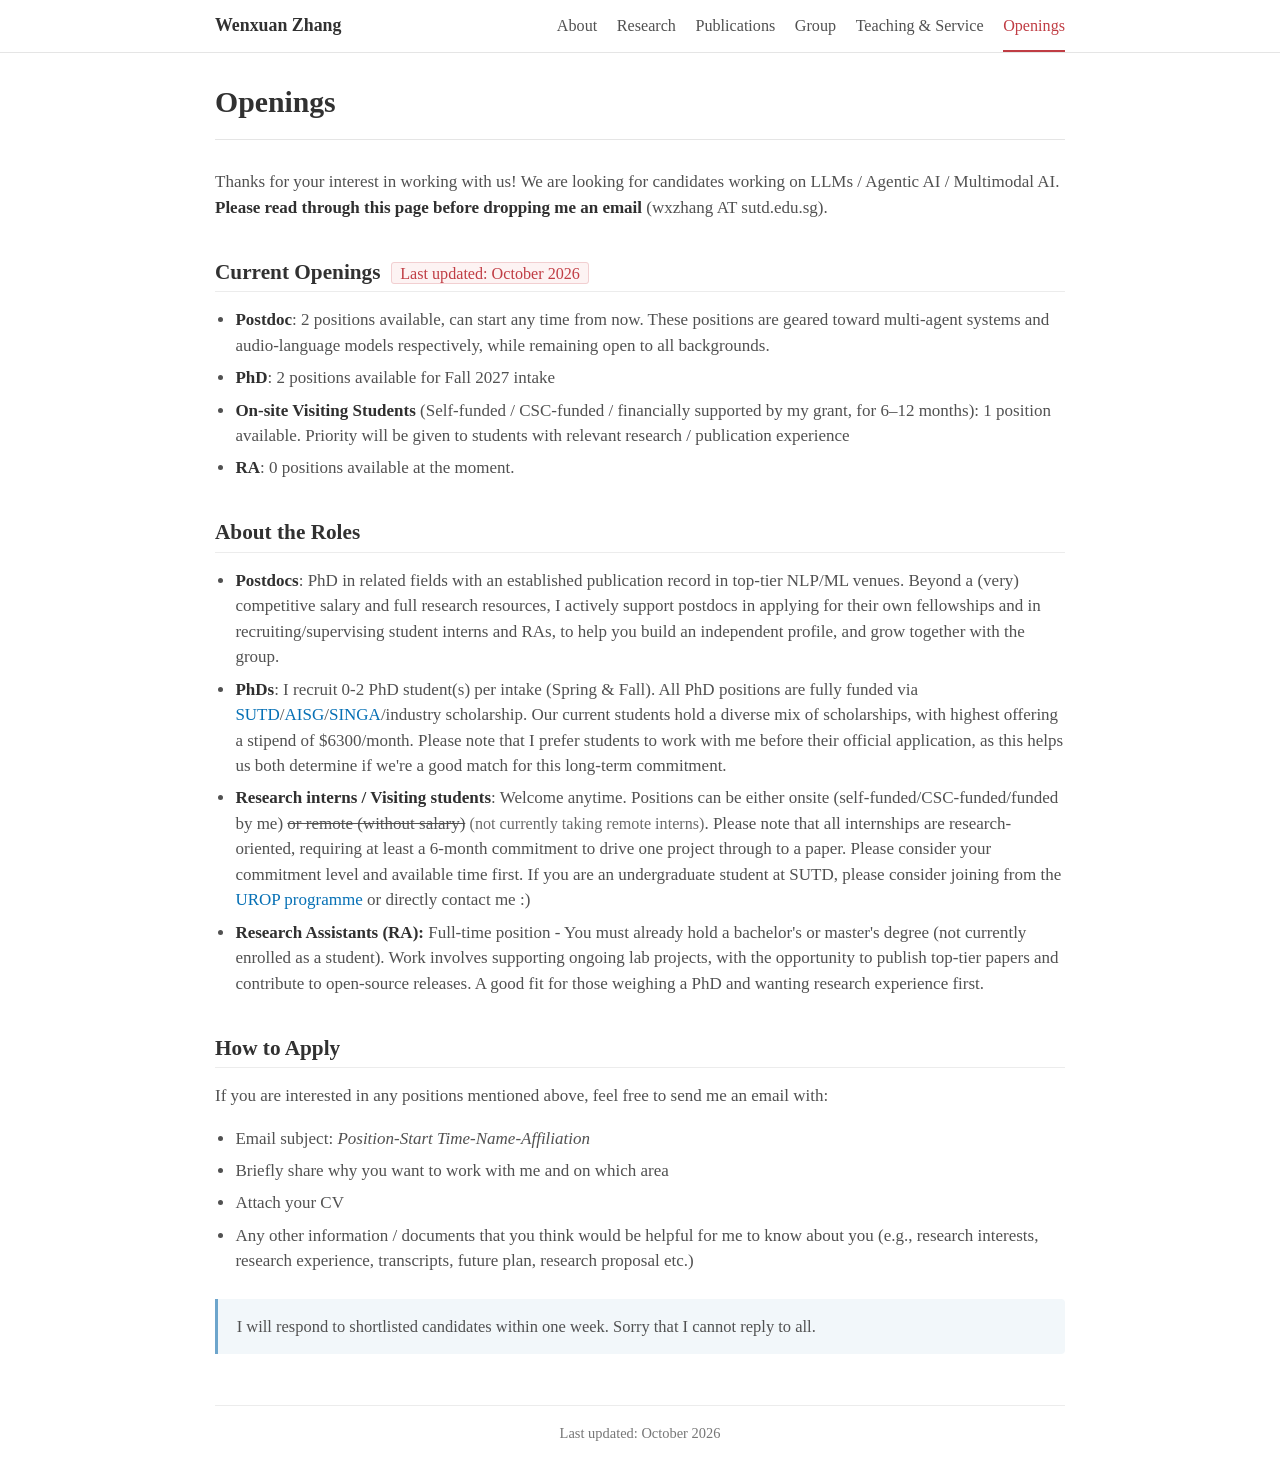
==== commit 177b9c41: "Update news, publications, group and openings for Oct 2026 - News: COLING 2027 SAC, CCL 2026 tutoria" ====
--- a/getinvolved.html
+++ b/getinvolved.html
@@ -68,12 +68,12 @@
   </ul>
   -->
 
-  <h2 class="section-title">Current Openings<span class="updated-stamp">Last updated: August 2026</span></h2>
+  <h2 class="section-title">Current Openings<span class="updated-stamp">Last updated: October 2026</span></h2>
   <ul class="plain-list">
-    <li><strong>Postdoc</strong>: 3 positions available, can start any time from now. Two of these positions are geared toward multi-agent systems and audio-language models respectively, while remaining open to all backgrounds.</li>
-    <li><strong>PhD</strong>: 2 positions available for Spring 2027 intake (application deadline: Sep 2026)</li>
+    <li><strong>Postdoc</strong>: 2 positions available, can start any time from now. These positions are geared toward multi-agent systems and audio-language models respectively, while remaining open to all backgrounds.</li>
+    <li><strong>PhD</strong>: 2 positions available for Fall 2027 intake</li>
     <li><strong>On-site Visiting Students</strong> (Self-funded / CSC-funded / financially supported by my grant, for 6–12 months): 1 position available. Priority will be given to students with relevant research / publication experience</li>
-    <li><strong>RA</strong>: 2–3 positions available, note this is a full-time job (not currently enrolled as a student).</li>
+    <li><strong>RA</strong>: 0 positions available at the moment.</li>
   </ul>
 
   <h2 class="section-title">About the Roles</h2>
@@ -105,7 +105,7 @@
 <!-- The "last updated" date lives with Current Openings above, where it actually
      matters, so this footer carries only the site-wide stamp. -->
 <footer class="site-footer">
-  Last updated: August 2026
+  Last updated: October 2026
 </footer>
 </div>
 
--- a/styles.css
+++ b/styles.css
@@ -5,7 +5,9 @@
      1. Base       reset, typography, element defaults
      2. Chrome     top nav, page headings, footer
      3. Components hero, callouts, publications, group, lists
-     4. Legacy     only for courses/50040-nlp.html
+
+   The course pages under courses/ are self-contained: they carry their own
+   layout in a <style> block and only borrow the base typography from here.
 
    The page HTML carries no inline styles: to change wording edit the .html
    files, to change appearance edit this file.
@@ -964,6 +966,12 @@
     margin-top: .45rem
 }
 
+/* recruiting note following a member section — separated by the same air as the
+   gap between two member entries, so it reads as its own line, not part of the last entry */
+.member-list + .muted {
+    margin-top: 1.6rem
+}
+
 /* ---- Group: alumni ---- */
 .alumni-list {
     padding-left: 1.2rem
@@ -972,38 +980,3 @@
 .alumni-list li {
     margin-bottom: .3rem
 }
-
-
-/* =========================================================================
-   4. Legacy — only courses/50040-nlp.html still uses these. The main six
-      pages do not. Safe to delete once that page is brought in line with
-      the current layout.
-   ========================================================================= */
-
-.home {
-    margin-top: -3rem
-}
-
-.mini-intro {
-    max-width: 100%;
-    padding-bottom: 4rem
-}
-
-.mini-intro h1,
-.mini-intro p {
-    max-width: 75%;
-    padding-right: .5rem
-}
-
-.mini-intro h1 {
-    padding-bottom: .5rem;
-    margin-bottom: 1rem;
-    color: #515151
-}
-
-.mini-intro .avatar {
-    float: right;
-    max-width: 30%;
-    border-radius: 50%;
-    margin-bottom: 1rem
-}
